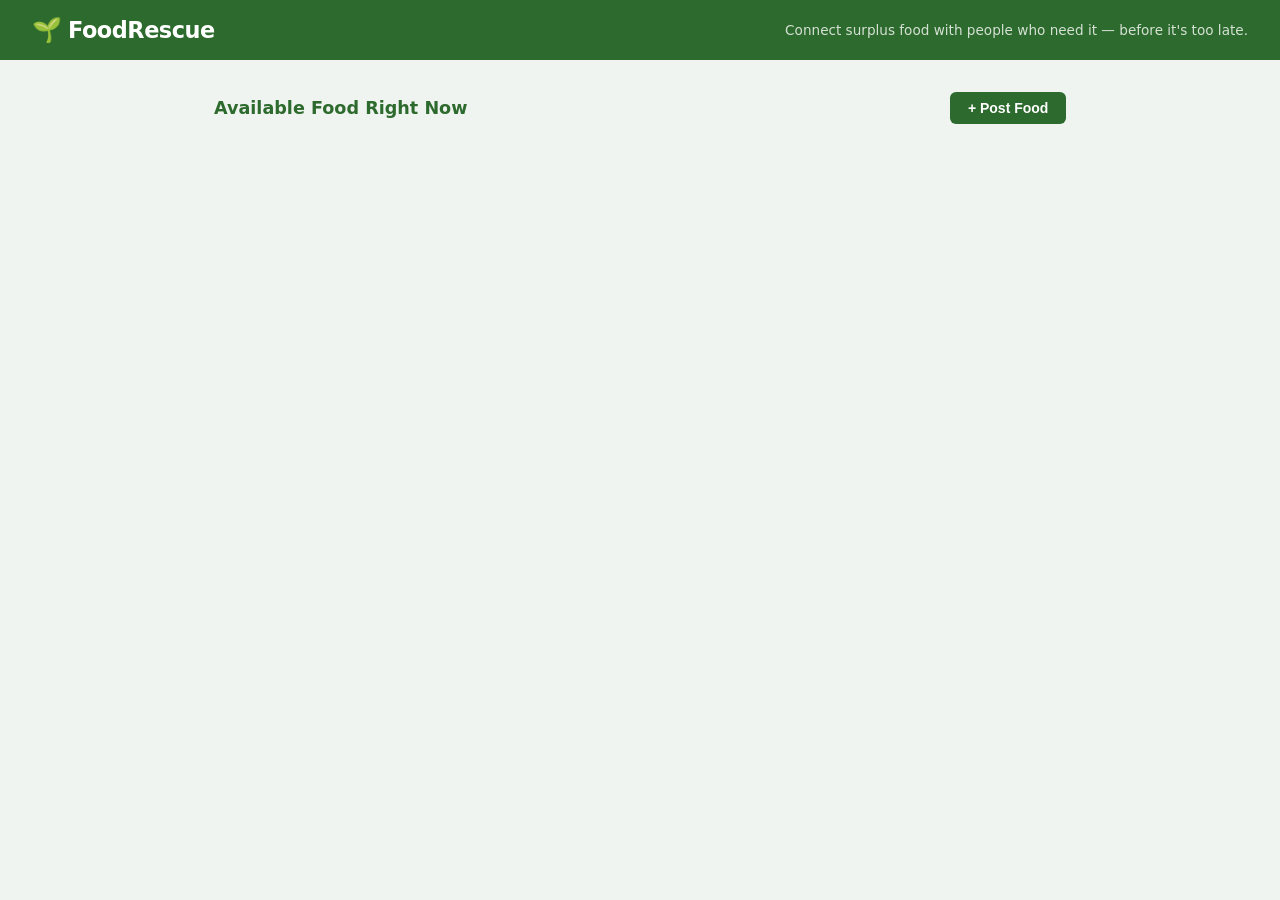
==== static/index.html @ fca9050b "Environment set up." ====
<!DOCTYPE html>
<html lang="en">
<head>
  <meta charset="UTF-8" />
  <meta name="viewport" content="width=device-width, initial-scale=1.0" />
  <title>FoodRescue 🌱</title>
  <link rel="stylesheet" href="/static/style.css" />
</head>
<body>

<header>
  <div>
    <h1><span>🌱</span>FoodRescue</h1>
  </div>
  <p>Connect surplus food with people who need it — before it's too late.</p>
</header>

<main>
  <!-- Controls bar -->
  <div class="controls">
    <h2>Available Food Right Now</h2>
    <button class="btn-primary" id="toggle-form-btn" onclick="toggleForm()">+ Post Food</button>
  </div>

  <!-- Post creation form -->
  <div id="post-form-container">
    <h3>📦 Post Surplus Food</h3>
    <form id="post-form" onsubmit="submitPost(event)">
      <div class="form-grid">
        <div>
          <label for="donor_name">Your Name / Restaurant</label>
          <input id="donor_name" type="text" placeholder="e.g. Green Leaf Café" required />
        </div>
        <div>
          <label for="quantity">Quantity / Serves</label>
          <input id="quantity" type="text" placeholder="e.g. Feeds ~20 people" required />
        </div>
        <div class="full">
          <label for="food_description">Food Description</label>
          <textarea id="food_description" placeholder="e.g. Vegetable pasta, garden salad, dinner rolls" required></textarea>
        </div>
        <div>
          <label for="location">Pickup Location</label>
          <input id="location" type="text" placeholder="e.g. 123 Main St, back entrance" required />
        </div>
        <div>
          <label for="pickup_by">Pickup By</label>
          <input id="pickup_by" type="datetime-local" required />
        </div>
      </div>
      <div class="form-actions">
        <button type="button" class="btn-cancel" onclick="toggleForm()">Cancel</button>
        <button type="submit" class="btn-submit">Post Food →</button>
      </div>
    </form>
  </div>

  <!-- Board -->
  <div id="board"></div>
  <div id="empty" style="display:none">
    <p>🥡</p>
    <p>No food available right now.<br>Be the first to post something!</p>
  </div>
</main>

<!-- PIN modal (shown after a successful post) -->
<div id="pin-modal" class="modal-overlay" style="display:none">
  <div class="modal">
    <h3>🔑 Save Your PIN</h3>
    <p>You'll need this 4-digit PIN if you want to delete your post later. We don't store it — write it down!</p>
    <div class="pin-display" id="pin-value">—</div>
    <div class="modal-actions">
      <button class="btn-primary" onclick="closePinModal()">Got it!</button>
    </div>
  </div>
</div>

<script src="/static/app.js"></script>
</body>
</html>
---- static/style.css ----
*, *::before, *::after { box-sizing: border-box; margin: 0; padding: 0; }

body {
  font-family: -apple-system, "Segoe UI", system-ui, sans-serif;
  background: #f0f4f0;
  color: #1f2328;
  min-height: 100vh;
}

/* ── Header ── */
header {
  background: #2d6a2d;
  color: #fff;
  padding: 1rem 2rem;
  display: flex;
  align-items: center;
  justify-content: space-between;
}
header h1 { font-size: 1.4rem; font-weight: 700; letter-spacing: -0.02em; }
header h1 span { font-size: 1.5rem; margin-right: .4rem; }
header p  { font-size: .85rem; opacity: .8; }

/* ── Main layout ── */
main {
  max-width: 900px;
  margin: 0 auto;
  padding: 2rem 1.5rem;
}

/* ── Controls bar ── */
.controls {
  display: flex;
  align-items: center;
  justify-content: space-between;
  margin-bottom: 1.5rem;
  flex-wrap: wrap;
  gap: .75rem;
}
.controls h2 { font-size: 1.1rem; color: #2d6a2d; }

/* ── Buttons ── */
button {
  cursor: pointer;
  border: none;
  border-radius: 6px;
  font-size: .875rem;
  font-weight: 600;
  padding: .5rem 1.1rem;
  transition: opacity .15s;
}
button:hover { opacity: .85; }

.btn-primary   { background: #2d6a2d; color: #fff; }
.btn-claim     { background: #1d6fa4; color: #fff; font-size: .8rem; padding: .35rem .85rem; }
.btn-delete    { background: transparent; color: #b94040; border: 1px solid #b94040; font-size: .8rem; padding: .35rem .85rem; }
.btn-cancel    { background: #e5e7eb; color: #1f2328; }
.btn-submit    { background: #2d6a2d; color: #fff; }

/* ── Post form card ── */
#post-form-container {
  background: #fff;
  border: 1px solid #c8ddc8;
  border-radius: 10px;
  padding: 1.5rem;
  margin-bottom: 1.75rem;
  display: none;
}
#post-form-container h3 { margin-bottom: 1rem; font-size: 1rem; color: #2d6a2d; }

.form-grid {
  display: grid;
  grid-template-columns: 1fr 1fr;
  gap: .75rem 1rem;
}
.form-grid .full { grid-column: 1 / -1; }

label { display: block; font-size: .8rem; font-weight: 600; color: #57606a; margin-bottom: .25rem; }

input, textarea {
  width: 100%;
  border: 1px solid #d1d5db;
  border-radius: 6px;
  padding: .5rem .7rem;
  font-size: .9rem;
  font-family: inherit;
  background: #fafafa;
  transition: border-color .15s;
}
input:focus, textarea:focus { outline: none; border-color: #2d6a2d; background: #fff; }
textarea { resize: vertical; min-height: 64px; }

.form-actions { display: flex; gap: .6rem; justify-content: flex-end; margin-top: 1rem; }

/* ── Board grid ── */
#board {
  display: grid;
  grid-template-columns: repeat(auto-fill, minmax(260px, 1fr));
  gap: 1rem;
}

/* ── Post card ── */
.card {
  background: #fff;
  border: 1px solid #c8ddc8;
  border-radius: 10px;
  padding: 1.1rem 1.2rem;
  display: flex;
  flex-direction: column;
  gap: .5rem;
  position: relative;
}
.card.claimed {
  opacity: .55;
  border-color: #d1d5db;
}
.card-header { display: flex; justify-content: space-between; align-items: flex-start; }
.card-donor  { font-size: .8rem; font-weight: 700; color: #2d6a2d; text-transform: uppercase; letter-spacing: .04em; }
.card-badge  {
  font-size: .7rem; font-weight: 700; padding: .2rem .5rem; border-radius: 99px;
  background: #d4edda; color: #2d6a2d;
}
.card-badge.claimed-badge { background: #e5e7eb; color: #57606a; }

.card-food { font-size: 1rem; font-weight: 600; line-height: 1.35; }
.card-meta { font-size: .8rem; color: #57606a; display: flex; flex-direction: column; gap: .2rem; }
.card-meta span::before { margin-right: .3rem; }

.card-actions { display: flex; gap: .5rem; margin-top: .4rem; }

/* ── Empty state ── */
#empty {
  text-align: center;
  padding: 3rem 1rem;
  color: #57606a;
  font-size: .95rem;
}
#empty p:first-child { font-size: 2.5rem; margin-bottom: .5rem; }

/* ── Modal overlay ── */
.modal-overlay {
  position: fixed; inset: 0;
  background: rgba(0,0,0,.45);
  display: flex; align-items: center; justify-content: center;
  z-index: 100;
}
.modal {
  background: #fff;
  border-radius: 10px;
  padding: 1.75rem 2rem;
  max-width: 360px;
  width: 90%;
  box-shadow: 0 4px 24px rgba(0,0,0,.15);
}
.modal h3 { margin-bottom: .75rem; font-size: 1.05rem; }
.modal p  { font-size: .9rem; color: #57606a; margin-bottom: 1rem; line-height: 1.5; }
.pin-display {
  font-size: 2.2rem;
  font-weight: 800;
  letter-spacing: .25em;
  text-align: center;
  color: #2d6a2d;
  background: #f0f4f0;
  border-radius: 8px;
  padding: .6rem 0;
  margin-bottom: 1rem;
}
.modal-actions { display: flex; gap: .6rem; justify-content: flex-end; }

/* ── Responsive ── */
@media (max-width: 540px) {
  .form-grid { grid-template-columns: 1fr; }
  .form-grid .full { grid-column: 1; }
  header { flex-direction: column; align-items: flex-start; gap: .3rem; }
}
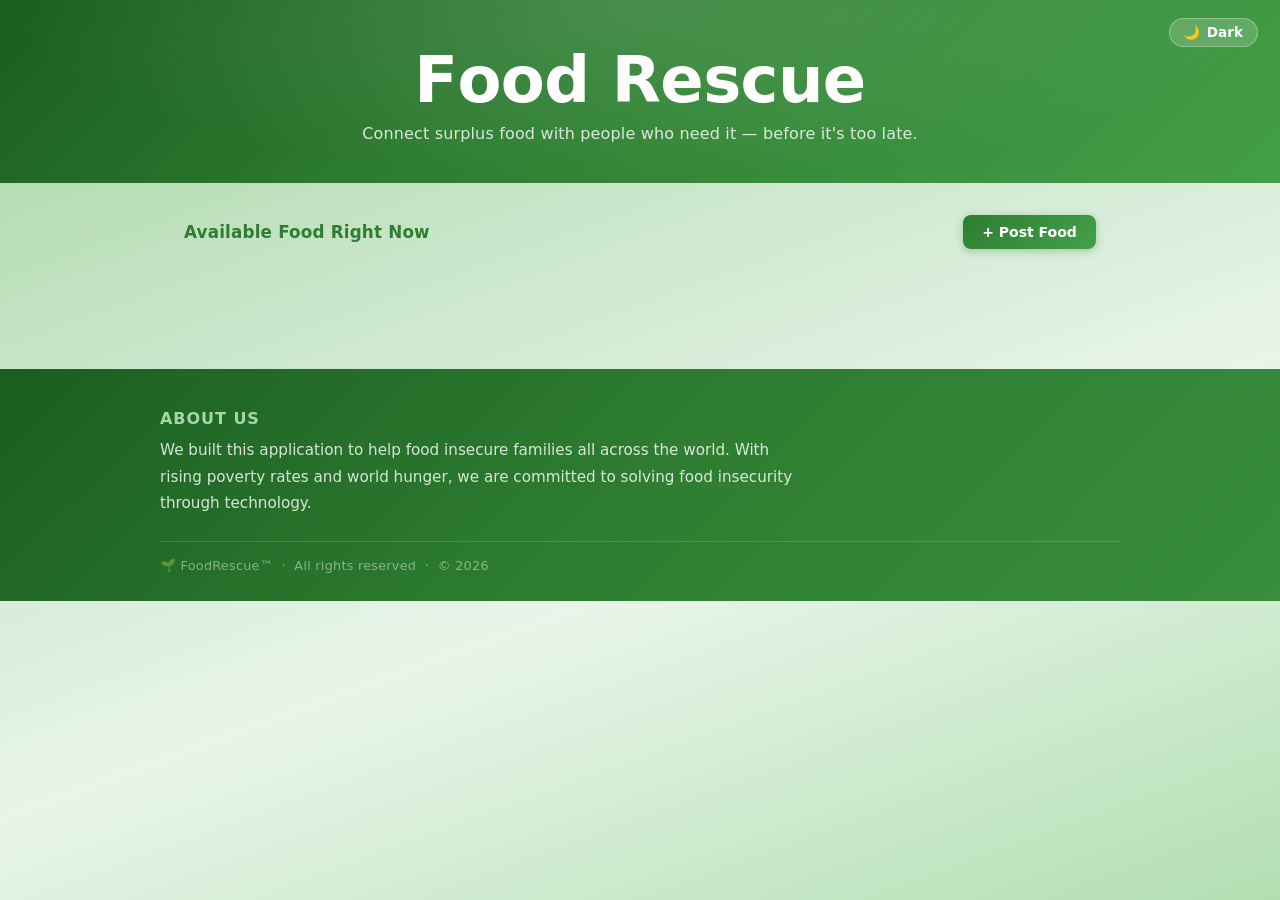
==== commit 7e931d15: "Added dark mode." ====
--- a/static/index.html
+++ b/static/index.html
@@ -8,12 +8,39 @@
 </head>
 <body>
 
+<!-- Hero header -->
 <header>
-  <div>
-    <h1><span>🌱</span>FoodRescue</h1>
+  <button id="theme-toggle" onclick="toggleTheme()" title="Toggle dark/light mode">
+    <span id="theme-icon">🌙</span> <span id="theme-label">Dark</span>
+  </button>
+  <div class="hero">
+    <h1 class="logo">
+      <span class="logo-char" style="--i:0">F</span><span
+            class="logo-char" style="--i:1">o</span><span
+            class="logo-char" style="--i:2">o</span><span
+            class="logo-char" style="--i:3">d</span><span
+            class="logo-char logo-gap" style="--i:4">R</span><span
+            class="logo-char" style="--i:5">e</span><span
+            class="logo-char" style="--i:6">s</span><span
+            class="logo-char" style="--i:7">c</span><span
+            class="logo-char" style="--i:8">u</span><span
+            class="logo-char" style="--i:9">e</span>
+    </h1>
+    <p class="hero-sub">Connect surplus food with people who need it — before it's too late.</p>
   </div>
-  <p>Connect surplus food with people who need it — before it's too late.</p>
 </header>
+
+<!-- Demo mode banner -->
+<div id="demo-banner" style="display:none">
+  <div class="demo-inner">
+    <span class="demo-label">🎬 Demo Mode</span>
+    <span class="demo-hint">All sample posts use PIN <strong>0000</strong></span>
+    <div class="demo-actions">
+      <button class="btn-demo-seed" onclick="demoSeed()">↺ Reset Samples</button>
+      <button class="btn-demo-clear" onclick="demoClear()">✕ Clear Samples</button>
+    </div>
+  </div>
+</div>
 
 <main>
   <!-- Controls bar -->
@@ -58,15 +85,17 @@
   <!-- Board -->
   <div id="board"></div>
   <div id="empty" style="display:none">
-    <p>🥡</p>
-    <p>No food available right now.<br>Be the first to post something!</p>
+    <div class="empty-icon">🥡</div>
+    <p>No food available right now.</p>
+    <p class="empty-sub">Be the first to post something!</p>
   </div>
 </main>
 
-<!-- PIN modal (shown after a successful post) -->
+<!-- PIN modal -->
 <div id="pin-modal" class="modal-overlay" style="display:none">
   <div class="modal">
-    <h3>🔑 Save Your PIN</h3>
+    <div class="modal-icon">🔑</div>
+    <h3>Save Your PIN</h3>
     <p>You'll need this 4-digit PIN if you want to delete your post later. We don't store it — write it down!</p>
     <div class="pin-display" id="pin-value">—</div>
     <div class="modal-actions">
@@ -75,6 +104,19 @@
   </div>
 </div>
 
+<!-- Footer -->
+<footer>
+  <div class="footer-inner">
+    <div class="about-section">
+      <h4>About Us</h4>
+      <p>We built this application to help food insecure families all across the world. With rising poverty rates and world hunger, we are committed to solving food insecurity through technology.</p>
+    </div>
+    <div class="footer-tm">
+      🌱 FoodRescue™ &nbsp;·&nbsp; All rights reserved &nbsp;·&nbsp; © 2026
+    </div>
+  </div>
+</footer>
+
 <script src="/static/app.js"></script>
 </body>
 </html>
--- a/static/style.css
+++ b/static/style.css
@@ -1,33 +1,236 @@
+/* ── Reset ── */
 *, *::before, *::after { box-sizing: border-box; margin: 0; padding: 0; }
 
+/* ─────────────────────────────────────────
+   THEME TOKENS
+───────────────────────────────────────── */
+:root {
+  /* backgrounds */
+  --bg-page:       linear-gradient(160deg, #a8d5a2 0%, #c8e6c9 30%, #e8f5e9 60%, #b2dfb2 100%);
+  --bg-surface:    rgba(255,255,255,.92);
+  --bg-card:       rgba(255,255,255,.95);
+  --bg-input:      #f9fdf9;
+  --bg-input-focus:#fff;
+  --bg-modal:      #fff;
+  --bg-cancel-btn: #e8f0e8;
+
+  /* borders */
+  --border-main:   #c8e6c9;
+  --border-card:   #c8e6c9;
+  --border-divider:#e8f5e9;
+  --border-claimed:#e0e0e0;
+
+  /* text */
+  --text-primary:  #1a2e1a;
+  --text-muted:    #4a6e4a;
+  --text-faint:    #6a8f6a;
+  --text-label:    #4a6e4a;
+  --text-heading:  #2e7d32;
+  --text-donor:    #2e7d32;
+  --text-modal:    #1a2e1a;
+
+  /* badge */
+  --badge-bg:      #e8f5e9;
+  --badge-color:   #2e7d32;
+  --badge-border:  #a5d6a7;
+  --badge-claimed-bg:    #f5f5f5;
+  --badge-claimed-color: #757575;
+  --badge-claimed-border:#e0e0e0;
+
+  /* pin display */
+  --pin-bg:        linear-gradient(135deg, #e8f5e9, #f1f8f1);
+  --pin-border:    #a5d6a7;
+  --pin-color:     #2e7d32;
+
+  /* modal overlay */
+  --overlay-bg:    rgba(10,30,10,.5);
+
+  /* cancel btn text */
+  --cancel-color:  #2e7d32;
+
+  /* delete btn */
+  --delete-color:  #c62828;
+  --delete-border: #c62828;
+  --delete-hover:  #fef2f2;
+
+  /* toggle btn */
+  --toggle-bg:     rgba(255,255,255,.18);
+  --toggle-color:  #fff;
+}
+
+[data-theme="dark"] {
+  --bg-page:       linear-gradient(160deg, #071407 0%, #0a1f0a 30%, #0d2b0d 60%, #071407 100%);
+  --bg-surface:    rgba(15,30,15,.95);
+  --bg-card:       rgba(12,24,12,.92);
+  --bg-input:      #0d200d;
+  --bg-input-focus:#0f260f;
+  --bg-modal:      #0f1f0f;
+  --bg-cancel-btn: #1a2e1a;
+
+  --border-main:   #1e3d1e;
+  --border-card:   #1e3d1e;
+  --border-divider:#1a301a;
+  --border-claimed:#1a1a1a;
+
+  --text-primary:  #d4e8d4;
+  --text-muted:    #7aaa7a;
+  --text-faint:    #558855;
+  --text-label:    #6aaa6a;
+  --text-heading:  #66bb6a;
+  --text-donor:    #81c784;
+  --text-modal:    #d4e8d4;
+
+  --badge-bg:      #0f2a0f;
+  --badge-color:   #81c784;
+  --badge-border:  #2e5e2e;
+  --badge-claimed-bg:    #1a1a1a;
+  --badge-claimed-color: #666;
+  --badge-claimed-border:#2a2a2a;
+
+  --pin-bg:        linear-gradient(135deg, #0f2a0f, #112b11);
+  --pin-border:    #2e5e2e;
+  --pin-color:     #81c784;
+
+  --overlay-bg:    rgba(0,8,0,.7);
+
+  --cancel-color:  #81c784;
+  --delete-color:  #ef9a9a;
+  --delete-border: #ef9a9a;
+  --delete-hover:  #1a0a0a;
+
+  --toggle-bg:     rgba(0,0,0,.25);
+  --toggle-color:  #d4e8d4;
+}
+
+/* ── Body ── */
 body {
   font-family: -apple-system, "Segoe UI", system-ui, sans-serif;
-  background: #f0f4f0;
-  color: #1f2328;
+  background: var(--bg-page);
+  background-attachment: fixed;
+  color: var(--text-primary);
   min-height: 100vh;
-}
-
-/* ── Header ── */
+  transition: background .3s, color .3s;
+}
+
+/* ─────────────────────────────────────────
+   HEADER / HERO
+───────────────────────────────────────── */
 header {
-  background: #2d6a2d;
+  background: linear-gradient(135deg, #1b5e20 0%, #2e7d32 40%, #43a047 100%);
+  padding: 3rem 2rem 2.5rem;
+  text-align: center;
+  position: relative;
+  overflow: hidden;
+}
+
+header::before {
+  content: "";
+  position: absolute;
+  inset: 0;
+  background: radial-gradient(ellipse at 50% 0%, rgba(255,255,255,.12) 0%, transparent 70%);
+  pointer-events: none;
+}
+
+.hero { position: relative; z-index: 1; }
+
+/* ── Letter-by-letter entrance animation ── */
+@keyframes letterDrop {
+  from { opacity: 0; transform: translateY(-28px) scale(.8); }
+  to   { opacity: 1; transform: translateY(0)     scale(1);  }
+}
+
+.logo {
+  font-size: clamp(2.4rem, 6vw, 4rem);
+  font-weight: 800;
+  letter-spacing: -.01em;
   color: #fff;
-  padding: 1rem 2rem;
+  line-height: 1;
+  margin-bottom: .75rem;
+}
+
+.logo-char {
+  display: inline-block;
+  opacity: 0;
+  animation: letterDrop .5s cubic-bezier(.34,1.56,.64,1) forwards;
+  animation-delay: calc(var(--i) * 70ms + 200ms);
+}
+
+.logo-gap { margin-left: .35em; }
+
+.hero-sub {
+  font-size: 1rem;
+  color: rgba(255,255,255,.82);
+  letter-spacing: .01em;
+  animation: fadeUp .6s ease 1s both;
+}
+
+@keyframes fadeUp {
+  from { opacity: 0; transform: translateY(10px); }
+  to   { opacity: 1; transform: translateY(0); }
+}
+
+/* ── Theme toggle button ── */
+#theme-toggle {
+  position: absolute;
+  top: 1.1rem;
+  right: 1.4rem;
+  background: var(--toggle-bg);
+  color: var(--toggle-color);
+  border: 1.5px solid rgba(255,255,255,.3);
+  border-radius: 99px;
+  padding: .35rem .85rem;
+  font-size: .85rem;
+  font-weight: 600;
+  cursor: pointer;
   display: flex;
   align-items: center;
-  justify-content: space-between;
-}
-header h1 { font-size: 1.4rem; font-weight: 700; letter-spacing: -0.02em; }
-header h1 span { font-size: 1.5rem; margin-right: .4rem; }
-header p  { font-size: .85rem; opacity: .8; }
-
-/* ── Main layout ── */
+  gap: .4rem;
+  transition: background .2s, border-color .2s;
+  z-index: 2;
+}
+#theme-toggle:hover {
+  background: rgba(255,255,255,.28);
+  opacity: 1;
+  transform: none;
+}
+
+/* ─────────────────────────────────────────
+   DEMO BANNER
+───────────────────────────────────────── */
+#demo-banner {
+  background: #fff8e1;
+  border-bottom: 2px solid #f59e0b;
+  padding: .6rem 2rem;
+}
+.demo-inner {
+  max-width: 960px;
+  margin: 0 auto;
+  display: flex;
+  align-items: center;
+  gap: 1rem;
+  flex-wrap: wrap;
+}
+.demo-label { font-weight: 700; font-size: .9rem; color: #92400e; white-space: nowrap; }
+.demo-hint  { font-size: .85rem; color: #78350f; flex: 1; }
+.demo-actions { display: flex; gap: .5rem; }
+.btn-demo-seed, .btn-demo-clear {
+  font-size: .8rem; padding: .3rem .75rem; border-radius: 6px; border: 1px solid;
+  cursor: pointer; font-weight: 600; white-space: nowrap;
+}
+.btn-demo-seed  { background: #2d6a2d; color: #fff; border-color: #2d6a2d; }
+.btn-demo-seed:hover  { background: #245424; }
+.btn-demo-clear { background: #fff; color: #b91c1c; border-color: #b91c1c; }
+.btn-demo-clear:hover { background: #fef2f2; }
+
+/* ─────────────────────────────────────────
+   MAIN LAYOUT
+───────────────────────────────────────── */
 main {
-  max-width: 900px;
+  max-width: 960px;
   margin: 0 auto;
-  padding: 2rem 1.5rem;
-}
-
-/* ── Controls bar ── */
+  padding: 2rem 1.5rem 4rem;
+}
+
 .controls {
   display: flex;
   align-items: center;
@@ -36,139 +239,297 @@
   flex-wrap: wrap;
   gap: .75rem;
 }
-.controls h2 { font-size: 1.1rem; color: #2d6a2d; }
-
-/* ── Buttons ── */
+.controls h2 {
+  font-size: 1.05rem;
+  font-weight: 700;
+  color: var(--text-heading);
+  letter-spacing: .01em;
+}
+
+/* ─────────────────────────────────────────
+   BUTTONS
+───────────────────────────────────────── */
 button {
   cursor: pointer;
   border: none;
-  border-radius: 6px;
+  border-radius: 8px;
   font-size: .875rem;
   font-weight: 600;
-  padding: .5rem 1.1rem;
-  transition: opacity .15s;
-}
-button:hover { opacity: .85; }
-
-.btn-primary   { background: #2d6a2d; color: #fff; }
-.btn-claim     { background: #1d6fa4; color: #fff; font-size: .8rem; padding: .35rem .85rem; }
-.btn-delete    { background: transparent; color: #b94040; border: 1px solid #b94040; font-size: .8rem; padding: .35rem .85rem; }
-.btn-cancel    { background: #e5e7eb; color: #1f2328; }
-.btn-submit    { background: #2d6a2d; color: #fff; }
-
-/* ── Post form card ── */
+  padding: .55rem 1.2rem;
+  transition: transform .1s, opacity .15s, box-shadow .15s;
+  font-family: inherit;
+}
+button:hover  { opacity: .88; transform: translateY(-1px); }
+button:active { transform: translateY(0); }
+
+.btn-primary {
+  background: linear-gradient(135deg, #2e7d32, #43a047);
+  color: #fff;
+  box-shadow: 0 2px 8px rgba(46,125,50,.35);
+}
+.btn-claim {
+  background: linear-gradient(135deg, #1565c0, #1976d2);
+  color: #fff;
+  font-size: .8rem;
+  padding: .38rem .9rem;
+  box-shadow: 0 2px 6px rgba(21,101,192,.3);
+}
+.btn-delete {
+  background: transparent;
+  color: var(--delete-color);
+  border: 1px solid var(--delete-border);
+  font-size: .8rem;
+  padding: .38rem .9rem;
+}
+.btn-delete:hover { background: var(--delete-hover); }
+.btn-cancel { background: var(--bg-cancel-btn); color: var(--cancel-color); }
+.btn-submit {
+  background: linear-gradient(135deg, #2e7d32, #43a047);
+  color: #fff;
+  box-shadow: 0 2px 8px rgba(46,125,50,.35);
+}
+
+/* ─────────────────────────────────────────
+   POST FORM
+───────────────────────────────────────── */
 #post-form-container {
-  background: #fff;
-  border: 1px solid #c8ddc8;
-  border-radius: 10px;
-  padding: 1.5rem;
-  margin-bottom: 1.75rem;
+  background: var(--bg-surface);
+  border: 1px solid var(--border-main);
+  border-radius: 16px;
+  padding: 1.75rem;
+  margin-bottom: 2rem;
   display: none;
-}
-#post-form-container h3 { margin-bottom: 1rem; font-size: 1rem; color: #2d6a2d; }
+  box-shadow: 0 4px 24px rgba(46,125,50,.08);
+  animation: slideDown .25s ease;
+}
+
+@keyframes slideDown {
+  from { opacity: 0; transform: translateY(-12px); }
+  to   { opacity: 1; transform: translateY(0); }
+}
+
+#post-form-container h3 {
+  margin-bottom: 1.1rem;
+  font-size: 1rem;
+  color: var(--text-heading);
+  font-weight: 700;
+}
 
 .form-grid {
   display: grid;
   grid-template-columns: 1fr 1fr;
-  gap: .75rem 1rem;
+  gap: .85rem 1.1rem;
 }
 .form-grid .full { grid-column: 1 / -1; }
 
-label { display: block; font-size: .8rem; font-weight: 600; color: #57606a; margin-bottom: .25rem; }
+label {
+  display: block;
+  font-size: .78rem;
+  font-weight: 700;
+  color: var(--text-label);
+  margin-bottom: .3rem;
+  letter-spacing: .02em;
+  text-transform: uppercase;
+}
 
 input, textarea {
   width: 100%;
-  border: 1px solid #d1d5db;
-  border-radius: 6px;
-  padding: .5rem .7rem;
+  border: 1.5px solid var(--border-main);
+  border-radius: 8px;
+  padding: .55rem .8rem;
   font-size: .9rem;
   font-family: inherit;
-  background: #fafafa;
-  transition: border-color .15s;
-}
-input:focus, textarea:focus { outline: none; border-color: #2d6a2d; background: #fff; }
-textarea { resize: vertical; min-height: 64px; }
-
-.form-actions { display: flex; gap: .6rem; justify-content: flex-end; margin-top: 1rem; }
-
-/* ── Board grid ── */
+  background: var(--bg-input);
+  color: var(--text-primary);
+  transition: border-color .15s, box-shadow .15s, background .15s;
+}
+input:focus, textarea:focus {
+  outline: none;
+  border-color: #43a047;
+  background: var(--bg-input-focus);
+  box-shadow: 0 0 0 3px rgba(67,160,71,.15);
+}
+textarea { resize: vertical; min-height: 68px; }
+
+/* placeholder color in dark mode */
+[data-theme="dark"] input::placeholder,
+[data-theme="dark"] textarea::placeholder { color: #3a5e3a; }
+
+.form-actions { display: flex; gap: .6rem; justify-content: flex-end; margin-top: 1.1rem; }
+
+/* ─────────────────────────────────────────
+   BOARD GRID
+───────────────────────────────────────── */
 #board {
   display: grid;
-  grid-template-columns: repeat(auto-fill, minmax(260px, 1fr));
-  gap: 1rem;
-}
-
-/* ── Post card ── */
+  grid-template-columns: repeat(auto-fill, minmax(272px, 1fr));
+  gap: 1.1rem;
+}
+
+@keyframes cardIn {
+  from { opacity: 0; transform: translateY(16px) scale(.97); }
+  to   { opacity: 1; transform: translateY(0)     scale(1);  }
+}
+
 .card {
-  background: #fff;
-  border: 1px solid #c8ddc8;
-  border-radius: 10px;
-  padding: 1.1rem 1.2rem;
+  background: var(--bg-card);
+  border: 1.5px solid var(--border-card);
+  border-radius: 16px;
+  padding: 1.2rem 1.3rem;
   display: flex;
   flex-direction: column;
-  gap: .5rem;
+  gap: .6rem;
   position: relative;
+  box-shadow: 0 2px 12px rgba(46,125,50,.07);
+  transition: box-shadow .2s, transform .2s;
+  animation: cardIn .35s ease both;
+}
+.card:hover {
+  box-shadow: 0 6px 24px rgba(46,125,50,.13);
+  transform: translateY(-2px);
 }
 .card.claimed {
-  opacity: .55;
-  border-color: #d1d5db;
-}
+  opacity: .5;
+  border-color: var(--border-claimed);
+  box-shadow: none;
+}
+.card.claimed:hover { transform: none; box-shadow: none; }
+
+.demo-card { border-left: 3px solid #f59e0b; }
+.demo-pill {
+  font-size: .68rem; font-weight: 700; text-transform: uppercase;
+  letter-spacing: .05em; background: #fef3c7; color: #92400e;
+  border: 1px solid #fcd34d; border-radius: 4px; padding: 1px 6px;
+}
+
 .card-header { display: flex; justify-content: space-between; align-items: flex-start; }
-.card-donor  { font-size: .8rem; font-weight: 700; color: #2d6a2d; text-transform: uppercase; letter-spacing: .04em; }
-.card-badge  {
-  font-size: .7rem; font-weight: 700; padding: .2rem .5rem; border-radius: 99px;
-  background: #d4edda; color: #2d6a2d;
-}
-.card-badge.claimed-badge { background: #e5e7eb; color: #57606a; }
-
-.card-food { font-size: 1rem; font-weight: 600; line-height: 1.35; }
-.card-meta { font-size: .8rem; color: #57606a; display: flex; flex-direction: column; gap: .2rem; }
-.card-meta span::before { margin-right: .3rem; }
-
-.card-actions { display: flex; gap: .5rem; margin-top: .4rem; }
-
-/* ── Empty state ── */
+.card-donor  {
+  font-size: .75rem; font-weight: 800; color: var(--text-donor);
+  text-transform: uppercase; letter-spacing: .06em;
+}
+.card-badge {
+  font-size: .68rem; font-weight: 700; padding: .22rem .6rem; border-radius: 99px;
+  background: var(--badge-bg); color: var(--badge-color); border: 1px solid var(--badge-border);
+  white-space: nowrap;
+}
+.card-badge.claimed-badge {
+  background: var(--badge-claimed-bg);
+  color: var(--badge-claimed-color);
+  border-color: var(--badge-claimed-border);
+}
+
+.card-food { font-size: 1rem; font-weight: 700; line-height: 1.35; color: var(--text-primary); }
+.card-meta {
+  font-size: .82rem; color: var(--text-muted);
+  display: flex; flex-direction: column; gap: .25rem;
+  border-top: 1px solid var(--border-divider); padding-top: .5rem;
+}
+
+.card-actions { display: flex; gap: .5rem; margin-top: .2rem; }
+
+/* ─────────────────────────────────────────
+   EMPTY STATE
+───────────────────────────────────────── */
 #empty {
   text-align: center;
-  padding: 3rem 1rem;
-  color: #57606a;
-  font-size: .95rem;
-}
-#empty p:first-child { font-size: 2.5rem; margin-bottom: .5rem; }
-
-/* ── Modal overlay ── */
+  padding: 4rem 1rem;
+  color: var(--text-muted);
+}
+.empty-icon { font-size: 3.5rem; margin-bottom: .75rem; }
+#empty p    { font-size: 1.05rem; font-weight: 600; margin-bottom: .25rem; }
+.empty-sub  { font-size: .9rem; font-weight: 400; color: var(--text-faint); }
+
+/* ─────────────────────────────────────────
+   MODAL
+───────────────────────────────────────── */
 .modal-overlay {
   position: fixed; inset: 0;
-  background: rgba(0,0,0,.45);
+  background: var(--overlay-bg);
   display: flex; align-items: center; justify-content: center;
   z-index: 100;
+  backdrop-filter: blur(4px);
 }
 .modal {
-  background: #fff;
-  border-radius: 10px;
-  padding: 1.75rem 2rem;
+  background: var(--bg-modal);
+  border-radius: 20px;
+  padding: 2rem 2.25rem;
   max-width: 360px;
   width: 90%;
-  box-shadow: 0 4px 24px rgba(0,0,0,.15);
-}
-.modal h3 { margin-bottom: .75rem; font-size: 1.05rem; }
-.modal p  { font-size: .9rem; color: #57606a; margin-bottom: 1rem; line-height: 1.5; }
+  box-shadow: 0 12px 48px rgba(0,0,0,.2);
+  text-align: center;
+  animation: modalPop .25s cubic-bezier(.34,1.56,.64,1);
+}
+@keyframes modalPop {
+  from { opacity: 0; transform: scale(.85); }
+  to   { opacity: 1; transform: scale(1); }
+}
+.modal-icon { font-size: 2.5rem; margin-bottom: .5rem; }
+.modal h3   { font-size: 1.15rem; font-weight: 800; margin-bottom: .6rem; color: var(--text-modal); }
+.modal p    { font-size: .9rem; color: var(--text-muted); margin-bottom: 1.25rem; line-height: 1.6; }
+
 .pin-display {
-  font-size: 2.2rem;
-  font-weight: 800;
-  letter-spacing: .25em;
+  font-size: 2.8rem;
+  font-weight: 900;
+  letter-spacing: .3em;
   text-align: center;
-  color: #2d6a2d;
-  background: #f0f4f0;
-  border-radius: 8px;
-  padding: .6rem 0;
-  margin-bottom: 1rem;
-}
-.modal-actions { display: flex; gap: .6rem; justify-content: flex-end; }
-
-/* ── Responsive ── */
+  color: var(--pin-color);
+  background: var(--pin-bg);
+  border: 2px solid var(--pin-border);
+  border-radius: 12px;
+  padding: .7rem 0;
+  margin-bottom: 1.25rem;
+}
+.modal-actions { justify-content: center; display: flex; }
+
+/* ─────────────────────────────────────────
+   RESPONSIVE
+───────────────────────────────────────── */
 @media (max-width: 540px) {
   .form-grid { grid-template-columns: 1fr; }
   .form-grid .full { grid-column: 1; }
-  header { flex-direction: column; align-items: flex-start; gap: .3rem; }
-}
+  header { padding: 2.25rem 1.25rem 2rem; }
+  .logo  { font-size: 2.4rem; }
+  #theme-toggle { top: .75rem; right: .9rem; font-size: .78rem; padding: .28rem .65rem; }
+}
+
+/* ─────────────────────────────────────────
+   FOOTER
+───────────────────────────────────────── */
+footer {
+  background: linear-gradient(135deg, #1b5e20 0%, #2e7d32 50%, #388e3c 100%);
+  color: rgba(255,255,255,.9);
+  padding: 2.5rem 2rem 1.75rem;
+  margin-top: 2rem;
+}
+
+.footer-inner {
+  max-width: 960px;
+  margin: 0 auto;
+  display: flex;
+  flex-direction: column;
+  gap: 1.5rem;
+}
+
+.about-section h4 {
+  font-size: 1rem;
+  font-weight: 800;
+  letter-spacing: .06em;
+  text-transform: uppercase;
+  color: #a5d6a7;
+  margin-bottom: .6rem;
+}
+
+.about-section p {
+  font-size: .95rem;
+  line-height: 1.75;
+  color: rgba(255,255,255,.82);
+  max-width: 640px;
+}
+
+.footer-tm {
+  font-size: .8rem;
+  color: rgba(255,255,255,.45);
+  border-top: 1px solid rgba(255,255,255,.15);
+  padding-top: 1rem;
+  letter-spacing: .02em;
+}
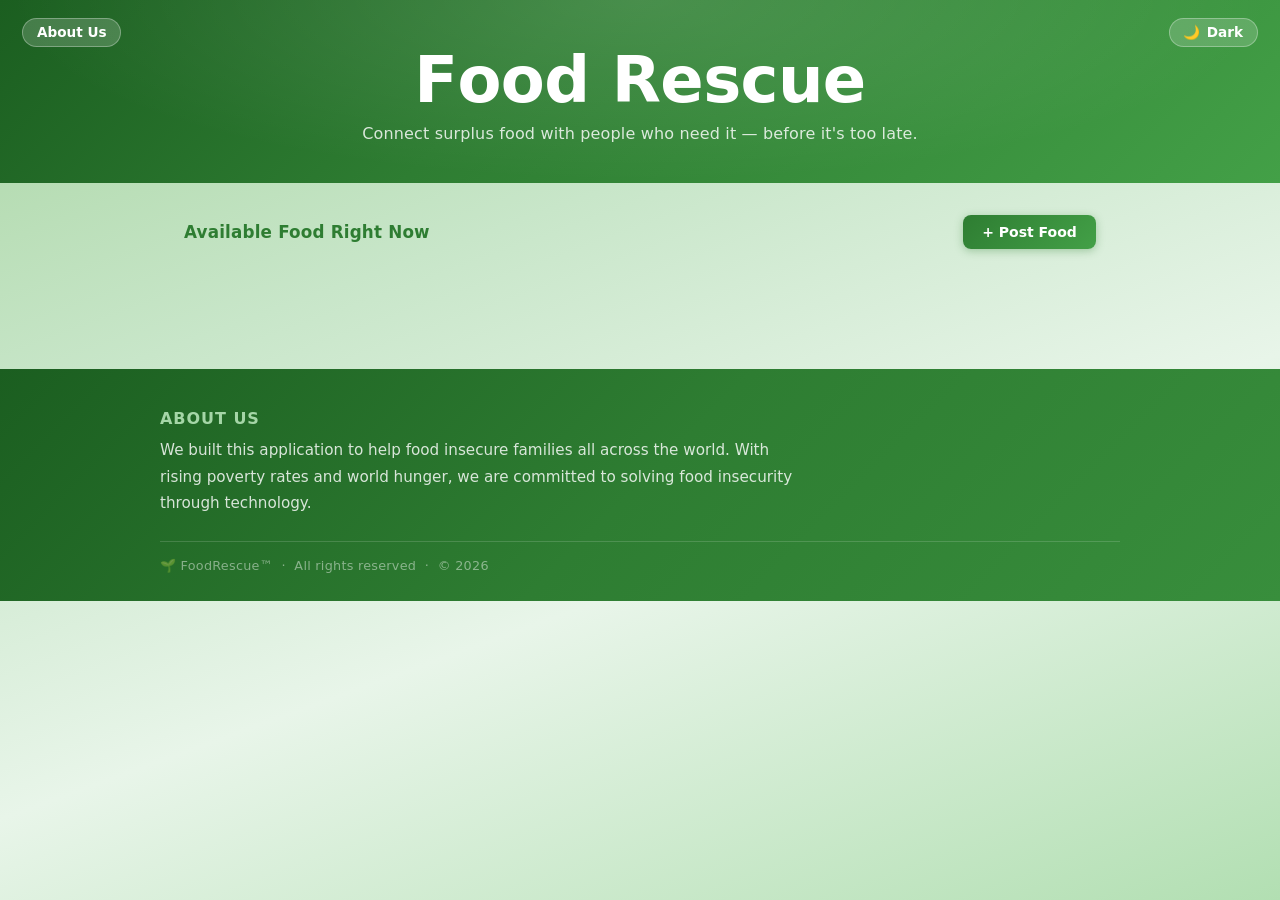
==== commit eee06609: "Tried to add a about page." ====
--- a/static/index.html
+++ b/static/index.html
@@ -10,6 +10,7 @@
 
 <!-- Hero header -->
 <header>
+  <a href="/about" id="about-btn">About Us</a>
   <button id="theme-toggle" onclick="toggleTheme()" title="Toggle dark/light mode">
     <span id="theme-icon">🌙</span> <span id="theme-label">Dark</span>
   </button>
--- a/static/style.css
+++ b/static/style.css
@@ -533,3 +533,95 @@
   padding-top: 1rem;
   letter-spacing: .02em;
 }
+
+/* ─────────────────────────────────────────
+   HEADER NAV BUTTON (About Us / ← Home)
+───────────────────────────────────────── */
+#about-btn {
+  position: absolute;
+  top: 1.1rem;
+  left: 1.4rem;
+  background: var(--toggle-bg);
+  color: #fff;
+  border: 1.5px solid rgba(255,255,255,.3);
+  border-radius: 99px;
+  padding: .35rem .85rem;
+  font-size: .85rem;
+  font-weight: 600;
+  text-decoration: none;
+  display: inline-flex;
+  align-items: center;
+  transition: background .2s;
+  z-index: 2;
+}
+#about-btn:hover {
+  background: rgba(255,255,255,.28);
+}
+
+/* ─────────────────────────────────────────
+   ABOUT PAGE LAYOUT
+───────────────────────────────────────── */
+.about-page {
+  max-width: 700px;
+  margin: 0 auto;
+  padding: 2.5rem 1.5rem 4rem;
+}
+
+.about-page-card {
+  background: var(--bg-surface);
+  border: 1.5px solid var(--border-card);
+  border-radius: 20px;
+  padding: 2.5rem 2.75rem;
+  box-shadow: 0 4px 24px rgba(46,125,50,.08);
+}
+
+.about-page-icon {
+  font-size: 3rem;
+  margin-bottom: 1rem;
+}
+
+.about-page-card h2 {
+  font-size: 1.75rem;
+  font-weight: 800;
+  color: var(--text-heading);
+  margin-bottom: 1rem;
+}
+
+.about-page-card h3 {
+  font-size: 1.05rem;
+  font-weight: 700;
+  color: var(--text-heading);
+  margin-bottom: .65rem;
+}
+
+.about-page-card p {
+  font-size: .98rem;
+  line-height: 1.8;
+  color: var(--text-muted);
+  margin-bottom: 0;
+}
+
+.about-divider {
+  border: none;
+  border-top: 1.5px solid var(--border-divider);
+  margin: 1.75rem 0;
+}
+
+.about-list {
+  list-style: none;
+  display: flex;
+  flex-direction: column;
+  gap: .75rem;
+}
+
+.about-list li {
+  font-size: .96rem;
+  line-height: 1.6;
+  color: var(--text-muted);
+  padding-left: .25rem;
+}
+
+@media (max-width: 540px) {
+  .about-page-card { padding: 1.75rem 1.25rem; }
+  #about-btn { top: .75rem; left: .9rem; font-size: .78rem; padding: .28rem .65rem; }
+}
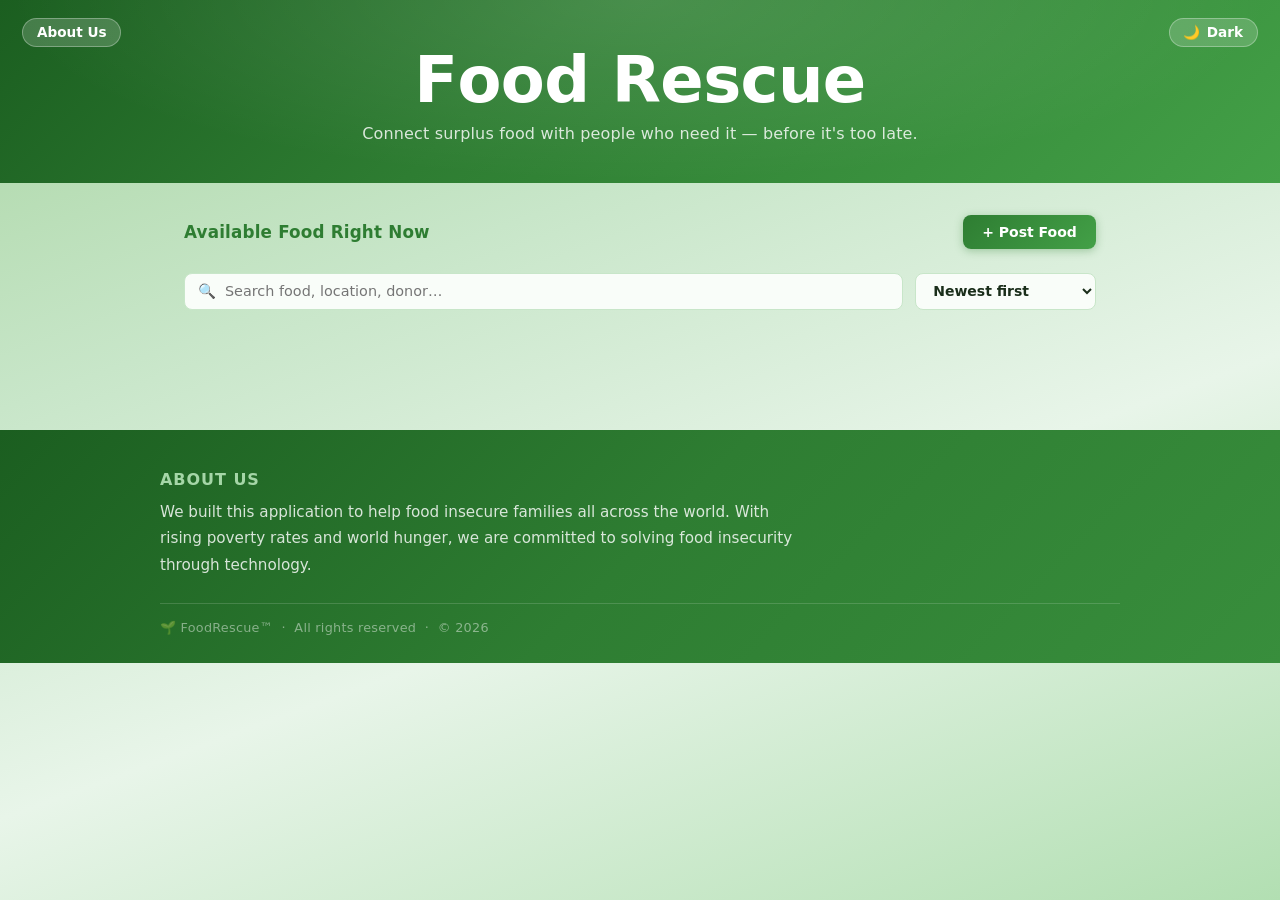
==== commit 5409504d: "Added filtering and searching." ====
--- a/static/index.html
+++ b/static/index.html
@@ -48,6 +48,16 @@
   <div class="controls">
     <h2>Available Food Right Now</h2>
     <button class="btn-primary" id="toggle-form-btn" onclick="toggleForm()">+ Post Food</button>
+  </div>
+
+  <!-- Search + Sort bar -->
+  <div class="filter-bar">
+    <input id="search-input" type="search" placeholder="🔍  Search food, location, donor…" oninput="applyFilters()" />
+    <select id="sort-select" onchange="applyFilters()">
+      <option value="newest">Newest first</option>
+      <option value="expiry">Expiring soonest</option>
+      <option value="available">Available only</option>
+    </select>
   </div>
 
   <!-- Post creation form -->
@@ -118,6 +128,9 @@
   </div>
 </footer>
 
+<!-- Toast container -->
+<div id="toast-container"></div>
+
 <script src="/static/app.js"></script>
 </body>
 </html>
--- a/static/style.css
+++ b/static/style.css
@@ -18,7 +18,10 @@
   --border-main:   #c8e6c9;
   --border-card:   #c8e6c9;
   --border-divider:#e8f5e9;
-  --border-claimed:#e0e0e0;
+  --border-claimed:#d5d5d5;
+
+  /* claimed card */
+  --bg-card-claimed: #f0f0f0;
 
   /* text */
   --text-primary:  #1a2e1a;
@@ -70,7 +73,10 @@
   --border-main:   #1e3d1e;
   --border-card:   #1e3d1e;
   --border-divider:#1a301a;
-  --border-claimed:#1a1a1a;
+  --border-claimed:#444444;
+
+  /* claimed card */
+  --bg-card-claimed: #2e2e2e;
 
   --text-primary:  #d4e8d4;
   --text-muted:    #7aaa7a;
@@ -389,9 +395,11 @@
   transform: translateY(-2px);
 }
 .card.claimed {
-  opacity: .5;
+  background: var(--bg-card-claimed);
   border-color: var(--border-claimed);
   box-shadow: none;
+  opacity: .6;
+  filter: grayscale(60%);
 }
 .card.claimed:hover { transform: none; box-shadow: none; }
 
@@ -625,3 +633,128 @@
   .about-page-card { padding: 1.75rem 1.25rem; }
   #about-btn { top: .75rem; left: .9rem; font-size: .78rem; padding: .28rem .65rem; }
 }
+
+/* ─────────────────────────────────────────
+   FILTER BAR (Search + Sort)
+───────────────────────────────────────── */
+.filter-bar {
+  display: flex;
+  gap: .75rem;
+  margin-bottom: 1.5rem;
+  flex-wrap: wrap;
+}
+
+.filter-bar input[type="search"] {
+  flex: 1;
+  min-width: 180px;
+  border: 1.5px solid var(--border-main);
+  border-radius: 8px;
+  padding: .55rem .8rem;
+  font-size: .9rem;
+  font-family: inherit;
+  background: var(--bg-input);
+  color: var(--text-primary);
+  transition: border-color .15s, box-shadow .15s;
+}
+.filter-bar input[type="search"]:focus {
+  outline: none;
+  border-color: #43a047;
+  box-shadow: 0 0 0 3px rgba(67,160,71,.15);
+}
+
+.filter-bar select {
+  border: 1.5px solid var(--border-main);
+  border-radius: 8px;
+  padding: .55rem .8rem;
+  font-size: .875rem;
+  font-family: inherit;
+  font-weight: 600;
+  background: var(--bg-input);
+  color: var(--text-primary);
+  cursor: pointer;
+  transition: border-color .15s;
+}
+.filter-bar select:focus { outline: none; border-color: #43a047; }
+
+/* ─────────────────────────────────────────
+   COUNTDOWN CHIP
+───────────────────────────────────────── */
+.countdown {
+  display: inline-flex;
+  align-items: center;
+  gap: .3rem;
+  font-size: .78rem;
+  font-weight: 700;
+  padding: .18rem .55rem;
+  border-radius: 99px;
+  border: 1px solid;
+  margin-top: .1rem;
+  width: fit-content;
+}
+.countdown.urgent {
+  background: #fff3cd;
+  color: #856404;
+  border-color: #ffc107;
+}
+.countdown.critical {
+  background: #fde8e8;
+  color: #b91c1c;
+  border-color: #f87171;
+  animation: pulse-red .9s ease-in-out infinite;
+}
+.countdown.ok {
+  background: var(--badge-bg);
+  color: var(--badge-color);
+  border-color: var(--badge-border);
+}
+[data-theme="dark"] .countdown.urgent  { background: #2a1e00; color: #fbbf24; border-color: #92400e; }
+[data-theme="dark"] .countdown.critical { background: #2a0a0a; color: #fca5a5; border-color: #7f1d1d; }
+
+@keyframes pulse-red {
+  0%, 100% { opacity: 1; }
+  50%       { opacity: .6; }
+}
+
+/* ─────────────────────────────────────────
+   TOAST NOTIFICATIONS
+───────────────────────────────────────── */
+#toast-container {
+  position: fixed;
+  bottom: 1.5rem;
+  left: 50%;
+  transform: translateX(-50%);
+  display: flex;
+  flex-direction: column;
+  gap: .5rem;
+  align-items: center;
+  z-index: 200;
+  pointer-events: none;
+}
+
+.toast {
+  pointer-events: auto;
+  display: flex;
+  align-items: center;
+  gap: .6rem;
+  background: #1b5e20;
+  color: #fff;
+  border-radius: 10px;
+  padding: .65rem 1.1rem;
+  font-size: .9rem;
+  font-weight: 600;
+  box-shadow: 0 4px 20px rgba(0,0,0,.25);
+  animation: toastIn .3s cubic-bezier(.34,1.56,.64,1);
+  max-width: 360px;
+  text-align: center;
+}
+.toast.error   { background: #b91c1c; }
+.toast.warning { background: #92400e; }
+
+@keyframes toastIn {
+  from { opacity: 0; transform: translateY(16px) scale(.92); }
+  to   { opacity: 1; transform: translateY(0)     scale(1);  }
+}
+@keyframes toastOut {
+  to { opacity: 0; transform: translateY(8px) scale(.95); }
+}
+.toast.removing { animation: toastOut .25s ease forwards; }
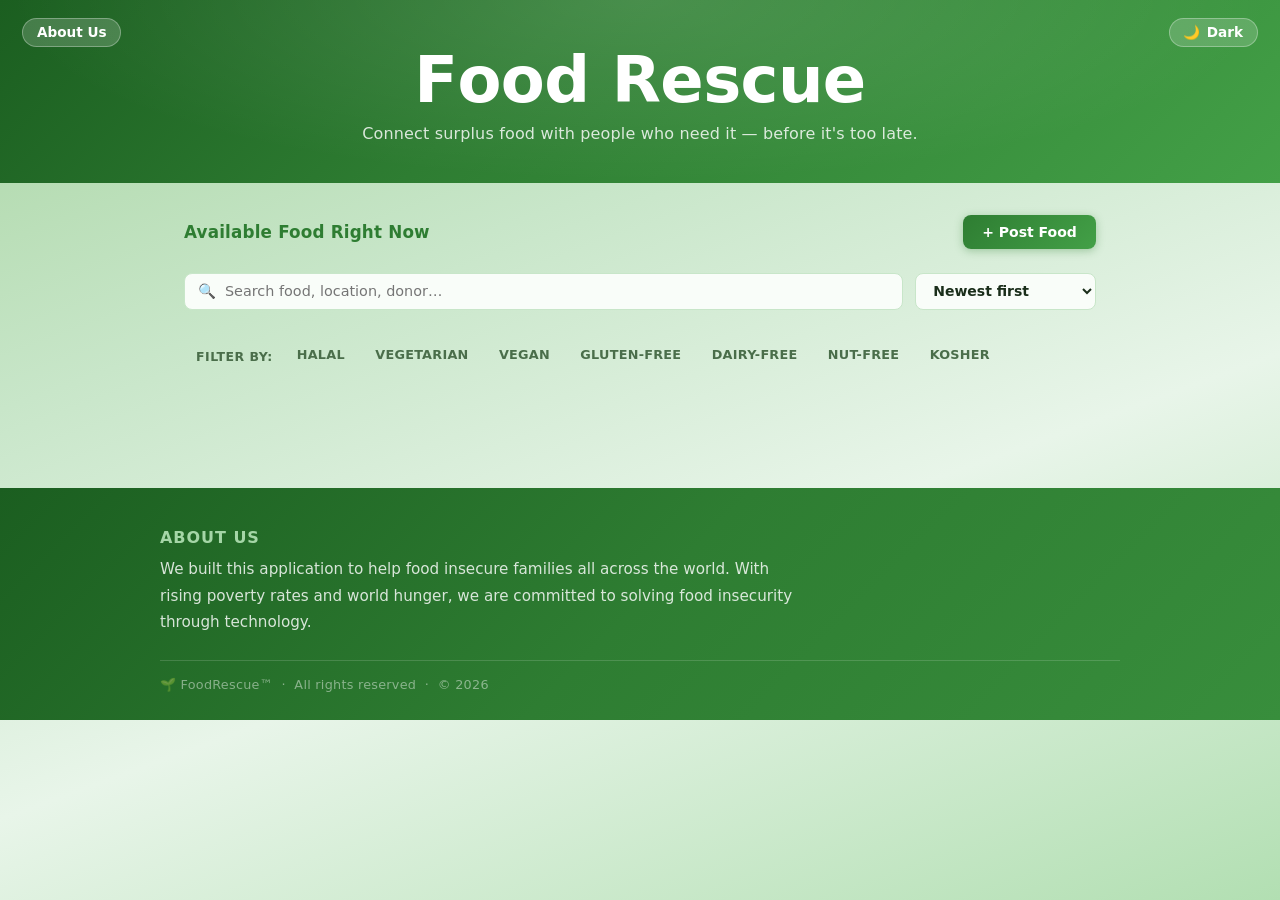
==== commit 96f60e9b: "Add dietary tags and related filtering" ====
--- a/static/index.html
+++ b/static/index.html
@@ -60,6 +60,18 @@
     </select>
   </div>
 
+  <!-- Dietary filter chips -->
+  <div class="diet-filter-bar">
+    <span class="diet-filter-label">Filter by:</span>
+    <label class="diet-chip-filter"><input type="checkbox" value="halal"       onchange="applyFilters()"> Halal</label>
+    <label class="diet-chip-filter"><input type="checkbox" value="vegetarian"  onchange="applyFilters()"> Vegetarian</label>
+    <label class="diet-chip-filter"><input type="checkbox" value="vegan"       onchange="applyFilters()"> Vegan</label>
+    <label class="diet-chip-filter"><input type="checkbox" value="gluten-free" onchange="applyFilters()"> Gluten-Free</label>
+    <label class="diet-chip-filter"><input type="checkbox" value="dairy-free"  onchange="applyFilters()"> Dairy-Free</label>
+    <label class="diet-chip-filter"><input type="checkbox" value="nut-free"    onchange="applyFilters()"> Nut-Free</label>
+    <label class="diet-chip-filter"><input type="checkbox" value="kosher"      onchange="applyFilters()"> Kosher</label>
+  </div>
+
   <!-- Post creation form -->
   <div id="post-form-container">
     <h3>📦 Post Surplus Food</h3>
@@ -84,6 +96,18 @@
         <div>
           <label for="pickup_by">Pickup By</label>
           <input id="pickup_by" type="datetime-local" required />
+        </div>
+        <div class="full">
+          <label>Dietary Information <span class="label-hint">(select all that apply)</span></label>
+          <div class="diet-tag-picker">
+            <label class="diet-chip-pick"><input type="checkbox" name="dietary_tags" value="halal">       Halal</label>
+            <label class="diet-chip-pick"><input type="checkbox" name="dietary_tags" value="vegetarian">  Vegetarian</label>
+            <label class="diet-chip-pick"><input type="checkbox" name="dietary_tags" value="vegan">       Vegan</label>
+            <label class="diet-chip-pick"><input type="checkbox" name="dietary_tags" value="gluten-free"> Gluten-Free</label>
+            <label class="diet-chip-pick"><input type="checkbox" name="dietary_tags" value="dairy-free">  Dairy-Free</label>
+            <label class="diet-chip-pick"><input type="checkbox" name="dietary_tags" value="nut-free">    Nut-Free</label>
+            <label class="diet-chip-pick"><input type="checkbox" name="dietary_tags" value="kosher">      Kosher</label>
+          </div>
         </div>
       </div>
       <div class="form-actions">
--- a/static/style.css
+++ b/static/style.css
@@ -758,3 +758,135 @@
   to { opacity: 0; transform: translateY(8px) scale(.95); }
 }
 .toast.removing { animation: toastOut .25s ease forwards; }
+
+/* ---------------------------------------------------------------------------
+   Dietary filter bar (below search/sort)
+--------------------------------------------------------------------------- */
+.diet-filter-bar {
+  display: flex;
+  flex-wrap: wrap;
+  align-items: center;
+  gap: .45rem .6rem;
+  padding: .55rem .75rem;
+  background: var(--card-bg);
+  border: 1px solid var(--border);
+  border-radius: 10px;
+  margin-bottom: .75rem;
+}
+
+.diet-filter-label {
+  font-size: .78rem;
+  font-weight: 700;
+  color: var(--text-muted);
+  text-transform: uppercase;
+  letter-spacing: .04em;
+  margin-right: .25rem;
+}
+
+.diet-chip-filter {
+  display: inline-flex;
+  align-items: center;
+  gap: .3rem;
+  font-size: .8rem;
+  font-weight: 600;
+  padding: .25rem .65rem;
+  border-radius: 99px;
+  border: 1.5px solid var(--border);
+  cursor: pointer;
+  user-select: none;
+  background: var(--bg);
+  color: var(--text-muted);
+  transition: background .15s, color .15s, border-color .15s;
+}
+.diet-chip-filter input { display: none; }
+.diet-chip-filter:hover { border-color: #43a047; color: #2d6a2d; }
+.diet-chip-filter:has(input:checked) {
+  background: #e6f4ea;
+  border-color: #43a047;
+  color: #1b5e20;
+}
+[data-theme="dark"] .diet-chip-filter:has(input:checked) {
+  background: #1b3a1e;
+  border-color: #66bb6a;
+  color: #a5d6a7;
+}
+
+/* ---------------------------------------------------------------------------
+   Dietary tag picker inside the post form
+--------------------------------------------------------------------------- */
+.label-hint {
+  font-size: .78rem;
+  font-weight: 400;
+  color: var(--text-faint);
+}
+
+.diet-tag-picker {
+  display: flex;
+  flex-wrap: wrap;
+  gap: .4rem .5rem;
+  margin-top: .35rem;
+}
+
+.diet-chip-pick {
+  display: inline-flex;
+  align-items: center;
+  gap: .3rem;
+  font-size: .82rem;
+  font-weight: 600;
+  padding: .28rem .7rem;
+  border-radius: 99px;
+  border: 1.5px solid var(--border);
+  cursor: pointer;
+  user-select: none;
+  background: var(--bg);
+  color: var(--text-muted);
+  transition: background .15s, color .15s, border-color .15s;
+}
+.diet-chip-pick input { display: none; }
+.diet-chip-pick:hover { border-color: #43a047; color: #2d6a2d; }
+.diet-chip-pick:has(input:checked) {
+  background: #e6f4ea;
+  border-color: #43a047;
+  color: #1b5e20;
+}
+[data-theme="dark"] .diet-chip-pick:has(input:checked) {
+  background: #1b3a1e;
+  border-color: #66bb6a;
+  color: #a5d6a7;
+}
+
+/* ---------------------------------------------------------------------------
+   Dietary chips on cards
+--------------------------------------------------------------------------- */
+.card-diet-chips {
+  display: flex;
+  flex-wrap: wrap;
+  gap: .35rem;
+  margin: .4rem 0 .15rem;
+}
+
+.diet-chip {
+  font-size: .72rem;
+  font-weight: 700;
+  letter-spacing: .02em;
+  padding: .2rem .55rem;
+  border-radius: 99px;
+  white-space: nowrap;
+}
+
+/* Per-tag colours */
+.tag-halal       { background: #fff8e1; color: #b45309; border: 1px solid #fcd34d; }
+.tag-vegetarian  { background: #f0fdf4; color: #166534; border: 1px solid #86efac; }
+.tag-vegan       { background: #ecfdf5; color: #065f46; border: 1px solid #6ee7b7; }
+.tag-gluten      { background: #fff7ed; color: #9a3412; border: 1px solid #fdba74; }
+.tag-dairy       { background: #eff6ff; color: #1e40af; border: 1px solid #93c5fd; }
+.tag-nut         { background: #fdf4ff; color: #6b21a8; border: 1px solid #d8b4fe; }
+.tag-kosher      { background: #f0f9ff; color: #0c4a6e; border: 1px solid #7dd3fc; }
+
+[data-theme="dark"] .tag-halal      { background: #2a1e00; color: #fcd34d; border-color: #78350f; }
+[data-theme="dark"] .tag-vegetarian { background: #052e16; color: #86efac; border-color: #166534; }
+[data-theme="dark"] .tag-vegan      { background: #022c22; color: #6ee7b7; border-color: #065f46; }
+[data-theme="dark"] .tag-gluten     { background: #2a0f00; color: #fdba74; border-color: #9a3412; }
+[data-theme="dark"] .tag-dairy      { background: #0a1628; color: #93c5fd; border-color: #1e40af; }
+[data-theme="dark"] .tag-nut        { background: #1e0a2e; color: #d8b4fe; border-color: #6b21a8; }
+[data-theme="dark"] .tag-kosher     { background: #001e2e; color: #7dd3fc; border-color: #0c4a6e; }
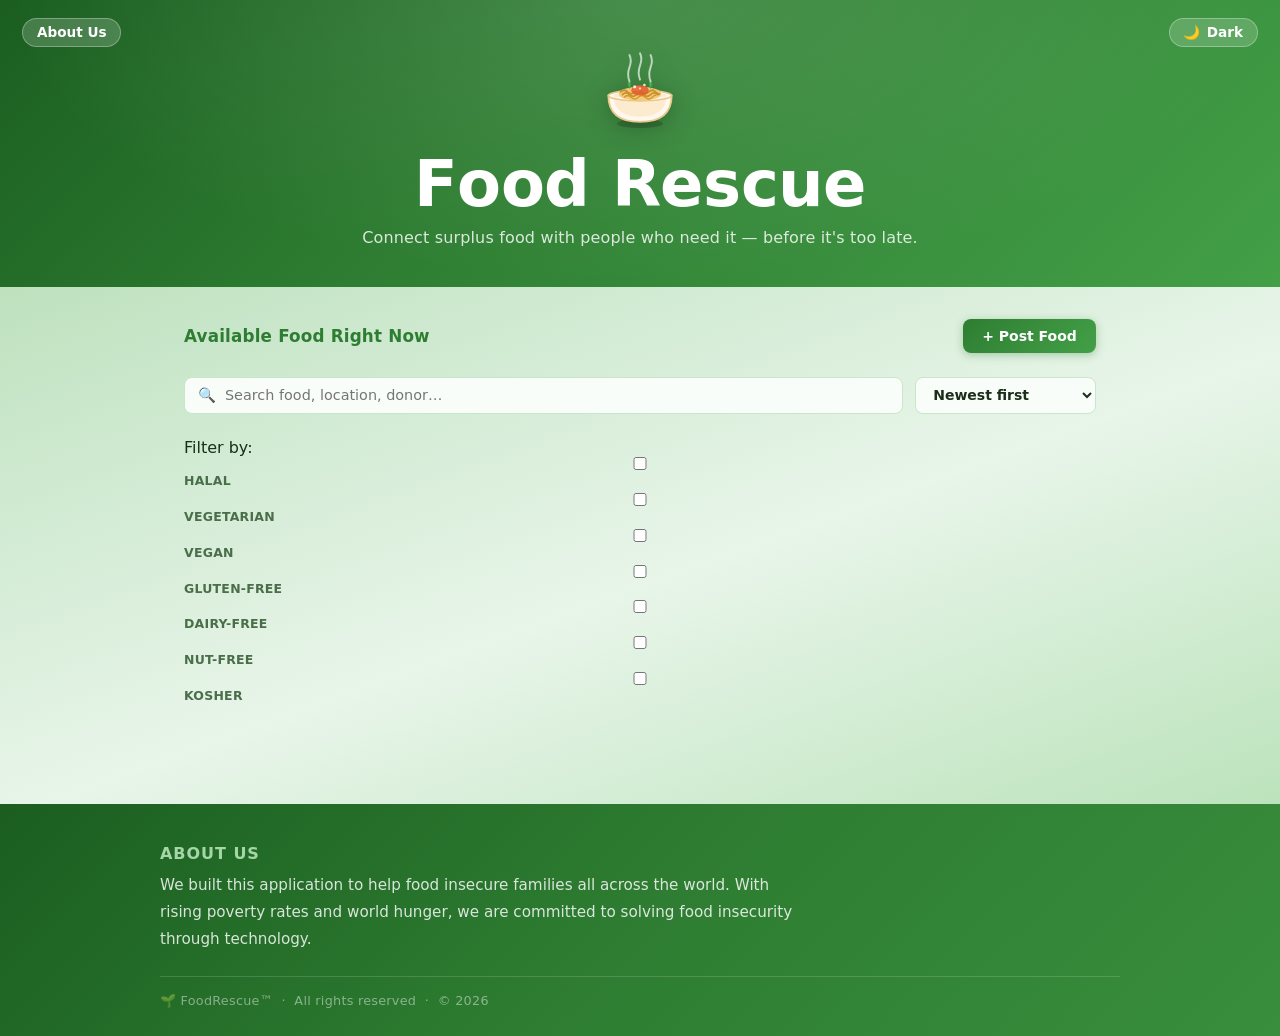
==== commit bd1d5f7a: "Added cute logo" ====
--- a/static/index.html
+++ b/static/index.html
@@ -15,6 +15,44 @@
     <span id="theme-icon">🌙</span> <span id="theme-label">Dark</span>
   </button>
   <div class="hero">
+    <!-- Company logo SVG -->
+    <div class="brand-logo" aria-hidden="true">
+      <svg viewBox="0 0 100 100" xmlns="http://www.w3.org/2000/svg" class="logo-svg">
+        <!-- Drop shadow -->
+        <ellipse cx="50" cy="86" rx="26" ry="5" fill="rgba(0,0,0,.18)"/>
+        <!-- Bowl body -->
+        <path d="M14 54 Q14 84 50 84 Q86 84 86 54 Z" fill="#fff8f0" stroke="#e8c88a" stroke-width="2"/>
+        <!-- Bowl interior shading -->
+        <path d="M20 54 Q20 78 50 78 Q80 78 80 54 Z" fill="#fdebd0"/>
+        <!-- Bowl rim -->
+        <ellipse cx="50" cy="54" rx="36" ry="6" fill="#fff8f0" stroke="#e8c88a" stroke-width="2"/>
+        <!-- Rim inner shadow -->
+        <ellipse cx="50" cy="54" rx="30" ry="4" fill="#fdebd0"/>
+        <!-- Pasta nest — twirled spaghetti mound -->
+        <ellipse cx="50" cy="52" rx="24" ry="8" fill="#f4c97a"/>
+        <!-- Pasta strands (wavy lines) -->
+        <path d="M28 50 Q32 46 36 50 Q40 54 44 50 Q48 46 52 50 Q56 54 60 50 Q64 46 68 50 Q72 54 72 52" fill="none" stroke="#c8902a" stroke-width="2" stroke-linecap="round"/>
+        <path d="M30 53 Q34 49 38 53 Q42 57 46 53 Q50 49 54 53 Q58 57 62 53 Q66 49 70 53" fill="none" stroke="#c8902a" stroke-width="2" stroke-linecap="round"/>
+        <path d="M32 56 Q36 52 40 56 Q44 60 48 56 Q52 52 56 56 Q60 60 64 56 Q68 52 68 54" fill="none" stroke="#d4982a" stroke-width="1.5" stroke-linecap="round"/>
+        <!-- Tomato sauce dollop -->
+        <ellipse cx="50" cy="48" rx="10" ry="6" fill="#e05a2b" opacity=".85"/>
+        <ellipse cx="47" cy="46" rx="5" ry="3" fill="#f07050" opacity=".7"/>
+        <!-- Basil leaf left -->
+        <path d="M38 46 Q34 40 38 37 Q41 41 38 46Z" fill="#4caf50"/>
+        <path d="M38 46 Q34 40 38 37" fill="none" stroke="#388e3c" stroke-width=".8"/>
+        <!-- Basil leaf right -->
+        <path d="M62 46 Q66 40 62 37 Q59 41 62 46Z" fill="#4caf50"/>
+        <path d="M62 46 Q66 40 62 37" fill="none" stroke="#388e3c" stroke-width=".8"/>
+        <!-- Parmesan dots -->
+        <circle cx="44" cy="44" r="1.8" fill="#fff8e1" opacity=".9"/>
+        <circle cx="55" cy="42" r="1.5" fill="#fff8e1" opacity=".9"/>
+        <circle cx="50" cy="46" r="1.2" fill="#fff8e1" opacity=".8"/>
+        <!-- Steam wisps -->
+        <path class="steam steam-1" d="M38 38 Q35 30 38 22 Q41 14 38 8" fill="none" stroke="rgba(255,255,255,.65)" stroke-width="2.2" stroke-linecap="round"/>
+        <path class="steam steam-2" d="M50 36 Q47 28 50 20 Q53 12 50 6"  fill="none" stroke="rgba(255,255,255,.65)" stroke-width="2.2" stroke-linecap="round"/>
+        <path class="steam steam-3" d="M62 38 Q59 30 62 22 Q65 14 62 8" fill="none" stroke="rgba(255,255,255,.65)" stroke-width="2.2" stroke-linecap="round"/>
+      </svg>
+    </div>
     <h1 class="logo">
       <span class="logo-char" style="--i:0">F</span><span
             class="logo-char" style="--i:1">o</span><span
--- a/static/style.css
+++ b/static/style.css
@@ -759,134 +759,32 @@
 }
 .toast.removing { animation: toastOut .25s ease forwards; }
 
-/* ---------------------------------------------------------------------------
-   Dietary filter bar (below search/sort)
---------------------------------------------------------------------------- */
-.diet-filter-bar {
-  display: flex;
-  flex-wrap: wrap;
-  align-items: center;
-  gap: .45rem .6rem;
-  padding: .55rem .75rem;
-  background: var(--card-bg);
-  border: 1px solid var(--border);
-  border-radius: 10px;
-  margin-bottom: .75rem;
-}
-
-.diet-filter-label {
-  font-size: .78rem;
-  font-weight: 700;
-  color: var(--text-muted);
-  text-transform: uppercase;
-  letter-spacing: .04em;
-  margin-right: .25rem;
-}
-
-.diet-chip-filter {
-  display: inline-flex;
-  align-items: center;
-  gap: .3rem;
-  font-size: .8rem;
-  font-weight: 600;
-  padding: .25rem .65rem;
-  border-radius: 99px;
-  border: 1.5px solid var(--border);
-  cursor: pointer;
-  user-select: none;
-  background: var(--bg);
-  color: var(--text-muted);
-  transition: background .15s, color .15s, border-color .15s;
-}
-.diet-chip-filter input { display: none; }
-.diet-chip-filter:hover { border-color: #43a047; color: #2d6a2d; }
-.diet-chip-filter:has(input:checked) {
-  background: #e6f4ea;
-  border-color: #43a047;
-  color: #1b5e20;
-}
-[data-theme="dark"] .diet-chip-filter:has(input:checked) {
-  background: #1b3a1e;
-  border-color: #66bb6a;
-  color: #a5d6a7;
-}
-
-/* ---------------------------------------------------------------------------
-   Dietary tag picker inside the post form
---------------------------------------------------------------------------- */
-.label-hint {
-  font-size: .78rem;
-  font-weight: 400;
-  color: var(--text-faint);
-}
-
-.diet-tag-picker {
-  display: flex;
-  flex-wrap: wrap;
-  gap: .4rem .5rem;
-  margin-top: .35rem;
-}
-
-.diet-chip-pick {
-  display: inline-flex;
-  align-items: center;
-  gap: .3rem;
-  font-size: .82rem;
-  font-weight: 600;
-  padding: .28rem .7rem;
-  border-radius: 99px;
-  border: 1.5px solid var(--border);
-  cursor: pointer;
-  user-select: none;
-  background: var(--bg);
-  color: var(--text-muted);
-  transition: background .15s, color .15s, border-color .15s;
-}
-.diet-chip-pick input { display: none; }
-.diet-chip-pick:hover { border-color: #43a047; color: #2d6a2d; }
-.diet-chip-pick:has(input:checked) {
-  background: #e6f4ea;
-  border-color: #43a047;
-  color: #1b5e20;
-}
-[data-theme="dark"] .diet-chip-pick:has(input:checked) {
-  background: #1b3a1e;
-  border-color: #66bb6a;
-  color: #a5d6a7;
-}
-
-/* ---------------------------------------------------------------------------
-   Dietary chips on cards
---------------------------------------------------------------------------- */
-.card-diet-chips {
-  display: flex;
-  flex-wrap: wrap;
-  gap: .35rem;
-  margin: .4rem 0 .15rem;
-}
-
-.diet-chip {
-  font-size: .72rem;
-  font-weight: 700;
-  letter-spacing: .02em;
-  padding: .2rem .55rem;
-  border-radius: 99px;
-  white-space: nowrap;
-}
-
-/* Per-tag colours */
-.tag-halal       { background: #fff8e1; color: #b45309; border: 1px solid #fcd34d; }
-.tag-vegetarian  { background: #f0fdf4; color: #166534; border: 1px solid #86efac; }
-.tag-vegan       { background: #ecfdf5; color: #065f46; border: 1px solid #6ee7b7; }
-.tag-gluten      { background: #fff7ed; color: #9a3412; border: 1px solid #fdba74; }
-.tag-dairy       { background: #eff6ff; color: #1e40af; border: 1px solid #93c5fd; }
-.tag-nut         { background: #fdf4ff; color: #6b21a8; border: 1px solid #d8b4fe; }
-.tag-kosher      { background: #f0f9ff; color: #0c4a6e; border: 1px solid #7dd3fc; }
-
-[data-theme="dark"] .tag-halal      { background: #2a1e00; color: #fcd34d; border-color: #78350f; }
-[data-theme="dark"] .tag-vegetarian { background: #052e16; color: #86efac; border-color: #166534; }
-[data-theme="dark"] .tag-vegan      { background: #022c22; color: #6ee7b7; border-color: #065f46; }
-[data-theme="dark"] .tag-gluten     { background: #2a0f00; color: #fdba74; border-color: #9a3412; }
-[data-theme="dark"] .tag-dairy      { background: #0a1628; color: #93c5fd; border-color: #1e40af; }
-[data-theme="dark"] .tag-nut        { background: #1e0a2e; color: #d8b4fe; border-color: #6b21a8; }
-[data-theme="dark"] .tag-kosher     { background: #001e2e; color: #7dd3fc; border-color: #0c4a6e; }
+/* ─────────────────────────────────────────
+   BRAND LOGO SVG
+───────────────────────────────────────── */
+.brand-logo {
+  display: flex;
+  justify-content: center;
+  margin-bottom: 1rem;
+  animation: fadeUp .5s ease .1s both;
+}
+
+.logo-svg {
+  width: 88px;
+  height: 88px;
+  filter: drop-shadow(0 4px 12px rgba(0,0,0,.25));
+}
+
+/* Steam wisps rise and fade */
+@keyframes steamRise {
+  0%   { opacity: 0;   transform: translateY(0)   scaleX(1);   }
+  30%  { opacity: .7; }
+  70%  { opacity: .4; }
+  100% { opacity: 0;   transform: translateY(-10px) scaleX(1.3); }
+}
+
+.steam { transform-origin: center bottom; }
+.steam-1 { animation: steamRise 2.4s ease-in-out 0.2s infinite; }
+.steam-2 { animation: steamRise 2.4s ease-in-out 0.8s infinite; }
+.steam-3 { animation: steamRise 2.4s ease-in-out 1.4s infinite; }
+
